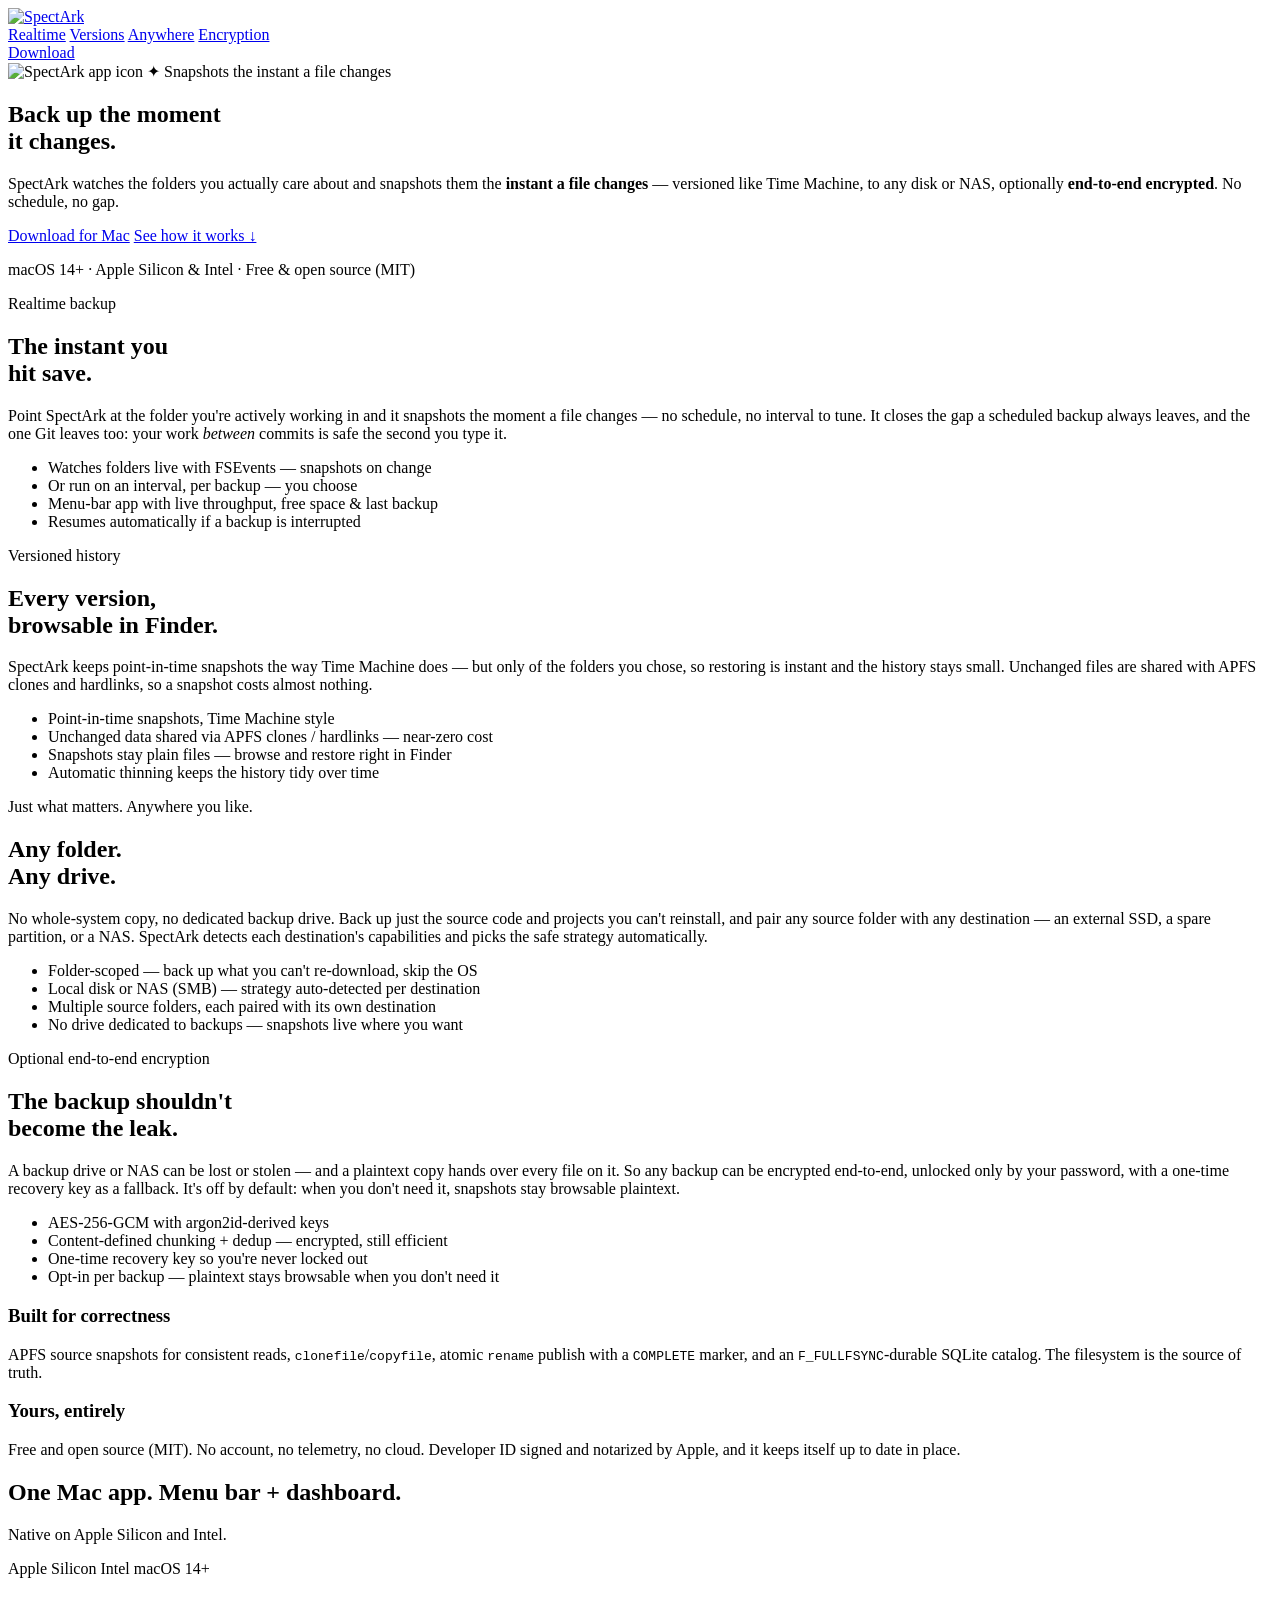
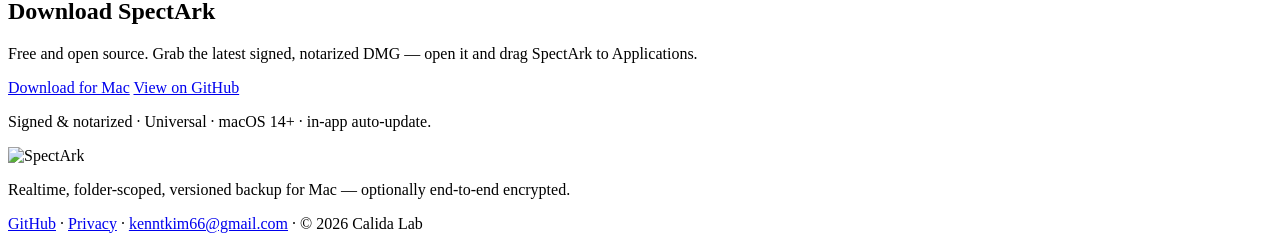
==== site/index.html @ 7d9b548c "Add SpectArk landing page (spectark.calidalab.ai)" ====
<!DOCTYPE html>
<!--
  @file        index.html
  @description SpectArk landing page (spectark.calidalab.ai). Static, dark brand
               (blue + amber) shared across the Calida Lab / Specta product family.
  @author      Kennt Kim
  @company     Calida Lab
  @created     2026-07-05
  @lastUpdated 2026-07-05
-->
<html lang="en">
<head>
  <meta charset="UTF-8" />
  <meta name="viewport" content="width=device-width, initial-scale=1" />
  <title>SpectArk — Back up the moment it changes.</title>
  <meta name="description" content="A native macOS incremental backup app. SpectArk watches the folders you actually care about and snapshots them the instant a file changes — versioned like Time Machine, to any disk or NAS, optionally end-to-end encrypted. Free & open source." />
  <link rel="icon" type="image/png" href="/assets/icon.png" />
  <link rel="apple-touch-icon" href="/apple-touch-icon.png" />

  <!-- Open Graph / social -->
  <meta property="og:type" content="website" />
  <meta property="og:title" content="SpectArk — Back up the moment it changes." />
  <meta property="og:description" content="Realtime, folder-scoped, versioned backup for Mac — optionally end-to-end encrypted. To any disk or NAS. Free & open source." />
  <meta property="og:image" content="https://spectark.calidalab.ai/assets/icon.png" />
  <meta property="og:url" content="https://spectark.calidalab.ai/" />
  <meta property="og:locale" content="en_US" />
  <meta name="theme-color" content="#0c111b" />

  <link rel="canonical" href="https://spectark.calidalab.ai/" />
  <link rel="preconnect" href="https://fonts.googleapis.com" />
  <link rel="preconnect" href="https://fonts.gstatic.com" crossorigin />
  <link href="https://fonts.googleapis.com/css2?family=Bricolage+Grotesque:opsz,wght@12..96,600;12..96,800&family=Inter:wght@400;500;600&display=swap" rel="stylesheet" />
  <link rel="stylesheet" href="/styles.css?v=1" />
</head>
<body>

  <!-- NAV -->
  <header class="nav">
    <a class="nav__brand" href="#top" aria-label="SpectArk">
      <img src="/assets/lockup-white.png" srcset="/assets/lockup-white.png 1x, /assets/lockup-white@2x.png 2x" alt="SpectArk" height="28" />
    </a>
    <nav class="nav__links">
      <a href="#realtime">Realtime</a>
      <a href="#versions">Versions</a>
      <a href="#anywhere">Anywhere</a>
      <a href="#encryption">Encryption</a>
    </nav>
    <a class="btn btn--small" href="#download">Download</a>
  </header>

  <!-- HERO -->
  <main id="top">
    <section class="hero">
      <img class="hero__icon" src="/assets/icon.png" alt="SpectArk app icon" width="128" height="128" />
      <span class="badge"><span class="badge__spark">✦</span> Snapshots the instant a file changes</span>
      <h1 class="hero__title">Back up the moment<br />it <span class="amber">changes</span>.</h1>
      <p class="hero__sub">
        SpectArk watches the folders you actually care about and snapshots them the
        <strong>instant a file changes</strong> — versioned like Time Machine, to any disk or NAS,
        optionally <strong>end-to-end encrypted</strong>. No schedule, no gap.
      </p>
      <div class="hero__cta">
        <a class="btn btn--primary" href="https://github.com/kennss/SpectArk/releases/latest" target="_blank" rel="noopener">Download for Mac</a>
        <a class="btn btn--ghost" href="#realtime">See how it works ↓</a>
      </div>
      <p class="hero__note">macOS 14+ · Apple Silicon &amp; Intel · Free &amp; open source (MIT)</p>
    </section>

    <!-- HERO SCREENSHOT -->
    <section class="hero-shot" aria-label="SpectArk on Mac">
      <div class="frame frame--wide">
        <img src="/assets/screenshots/home-mac.png" alt="SpectArk on Mac — a realtime backup job showing live throughput, files this pass, and destination free space"
             onerror="this.closest('.hero-shot').remove()" />
      </div>
    </section>

    <!-- FEATURE: REALTIME -->
    <section id="realtime" class="feature">
      <div class="feature__text">
        <p class="kicker kicker--blue">Realtime backup</p>
        <h2>The instant you<br />hit save.</h2>
        <p>
          Point SpectArk at the folder you're actively working in and it snapshots the moment a file
          changes — no schedule, no interval to tune. It closes the gap a scheduled backup always leaves,
          and the one Git leaves too: your work <em>between</em> commits is safe the second you type it.
        </p>
        <ul class="checks">
          <li>Watches folders live with FSEvents — snapshots on change</li>
          <li>Or run on an interval, per backup — you choose</li>
          <li>Menu-bar app with live throughput, free space &amp; last backup</li>
          <li>Resumes automatically if a backup is interrupted</li>
        </ul>
      </div>
      <figure class="feature__art art--blue">
        <img src="/assets/screenshots/realtime.png" alt="SpectArk's menu-bar dropdown — every backup with its last-run time and each destination's free space, always watching"
             onerror="this.closest('.feature__art').classList.add('feature__art--empty'); this.remove()" />
      </figure>
    </section>

    <!-- FEATURE: VERSIONED HISTORY -->
    <section id="versions" class="feature feature--reverse">
      <div class="feature__text">
        <p class="kicker kicker--amber">Versioned history</p>
        <h2>Every version,<br />browsable in Finder.</h2>
        <p>
          SpectArk keeps point-in-time snapshots the way Time Machine does — but only of the folders you
          chose, so restoring is instant and the history stays small. Unchanged files are shared with
          APFS clones and hardlinks, so a snapshot costs almost nothing.
        </p>
        <ul class="checks">
          <li>Point-in-time snapshots, Time Machine style</li>
          <li>Unchanged data shared via APFS clones / hardlinks — near-zero cost</li>
          <li>Snapshots stay plain files — browse and restore right in Finder</li>
          <li>Automatic thinning keeps the history tidy over time</li>
        </ul>
      </div>
      <figure class="feature__art art--amber">
        <img src="/assets/screenshots/versions.png" alt="A snapshot history — point-in-time versions of a backed-up folder"
             onerror="this.closest('.feature__art').classList.add('feature__art--empty'); this.remove()" />
      </figure>
    </section>

    <!-- FEATURE: ANY SOURCE → ANY DESTINATION -->
    <section id="anywhere" class="feature">
      <div class="feature__text">
        <p class="kicker kicker--blue">Just what matters. Anywhere you like.</p>
        <h2>Any folder.<br />Any drive.</h2>
        <p>
          No whole-system copy, no dedicated backup drive. Back up just the source code and projects you
          can't reinstall, and pair any source folder with any destination — an external SSD, a spare
          partition, or a NAS. SpectArk detects each destination's capabilities and picks the safe
          strategy automatically.
        </p>
        <ul class="checks">
          <li>Folder-scoped — back up what you can't re-download, skip the OS</li>
          <li>Local disk or NAS (SMB) — strategy auto-detected per destination</li>
          <li>Multiple source folders, each paired with its own destination</li>
          <li>No drive dedicated to backups — snapshots live where you want</li>
        </ul>
      </div>
      <figure class="feature__art art--learn">
        <img src="/assets/screenshots/anywhere.png" alt="Pairing a source folder with any destination — external disk or NAS"
             onerror="this.closest('.feature__art').classList.add('feature__art--empty'); this.remove()" />
      </figure>
    </section>

    <!-- FEATURE: ENCRYPTION -->
    <section id="encryption" class="feature feature--reverse">
      <div class="feature__text">
        <p class="kicker kicker--amber">Optional end-to-end encryption</p>
        <h2>The backup shouldn't<br />become the leak.</h2>
        <p>
          A backup drive or NAS can be lost or stolen — and a plaintext copy hands over every file on it.
          So any backup can be encrypted end-to-end, unlocked only by your password, with a one-time
          recovery key as a fallback. It's off by default: when you don't need it, snapshots stay
          browsable plaintext.
        </p>
        <ul class="checks">
          <li>AES-256-GCM with argon2id-derived keys</li>
          <li>Content-defined chunking + dedup — encrypted, still efficient</li>
          <li>One-time recovery key so you're never locked out</li>
          <li>Opt-in per backup — plaintext stays browsable when you don't need it</li>
        </ul>
      </div>
      <figure class="feature__art art--sources">
        <img src="/assets/screenshots/encryption.png" alt="Turning on end-to-end encryption for a backup — AES-256-GCM with a one-time recovery key"
             onerror="this.closest('.feature__art').classList.add('feature__art--empty'); this.remove()" />
      </figure>
    </section>

    <!-- SMALL FEATURE GRID -->
    <section class="grid">
      <div class="grid__item">
        <h3>Built for correctness</h3>
        <p>APFS source snapshots for consistent reads, <code>clonefile</code>/<code>copyfile</code>, atomic <code>rename</code> publish with a <code>COMPLETE</code> marker, and an <code>F_FULLFSYNC</code>-durable SQLite catalog. The filesystem is the source of truth.</p>
      </div>
      <div class="grid__item">
        <h3>Yours, entirely</h3>
        <p>Free and open source (MIT). No account, no telemetry, no cloud. Developer ID signed and notarized by Apple, and it keeps itself up to date in place.</p>
      </div>
    </section>

    <!-- PLATFORM -->
    <section class="platforms">
      <h2>One Mac app. Menu bar + dashboard.</h2>
      <p class="platforms__sub">Native on Apple Silicon and Intel.</p>
      <div class="platforms__row">
        <span class="chip">Apple Silicon</span>
        <span class="chip">Intel</span>
        <span class="chip">macOS 14+</span>
      </div>
    </section>

    <!-- DOWNLOAD -->
    <section id="download" class="download">
      <h2>Download SpectArk</h2>
      <p>Free and open source. Grab the latest signed, notarized DMG — open it and drag SpectArk to Applications.</p>
      <div class="download__btns">
        <a class="btn btn--primary" href="https://github.com/kennss/SpectArk/releases/latest" target="_blank" rel="noopener">Download for Mac</a>
        <a class="btn btn--ghost" href="https://github.com/kennss/SpectArk" target="_blank" rel="noopener">View on GitHub</a>
      </div>
      <p class="download__note">Signed &amp; notarized · Universal · macOS 14+ · in-app auto-update.</p>
    </section>
  </main>

  <!-- FOOTER -->
  <footer class="footer">
    <img src="/assets/wordmark-white.png" srcset="/assets/wordmark-white.png 1x, /assets/wordmark-white@2x.png 2x" alt="SpectArk" height="22" class="footer__mark" />
    <p class="footer__desc">Realtime, folder-scoped, versioned backup for Mac — optionally end-to-end encrypted.</p>
    <p class="footer__meta">
      <a href="https://github.com/kennss/SpectArk" target="_blank" rel="noopener">GitHub</a>
      <span>·</span>
      <a href="/privacy/">Privacy</a>
      <span>·</span>
      <a href="mailto:kenntkim66@gmail.com">kenntkim66@gmail.com</a>
      <span>·</span>
      <span>© 2026 Calida Lab</span>
    </p>
  </footer>

</body>
</html>
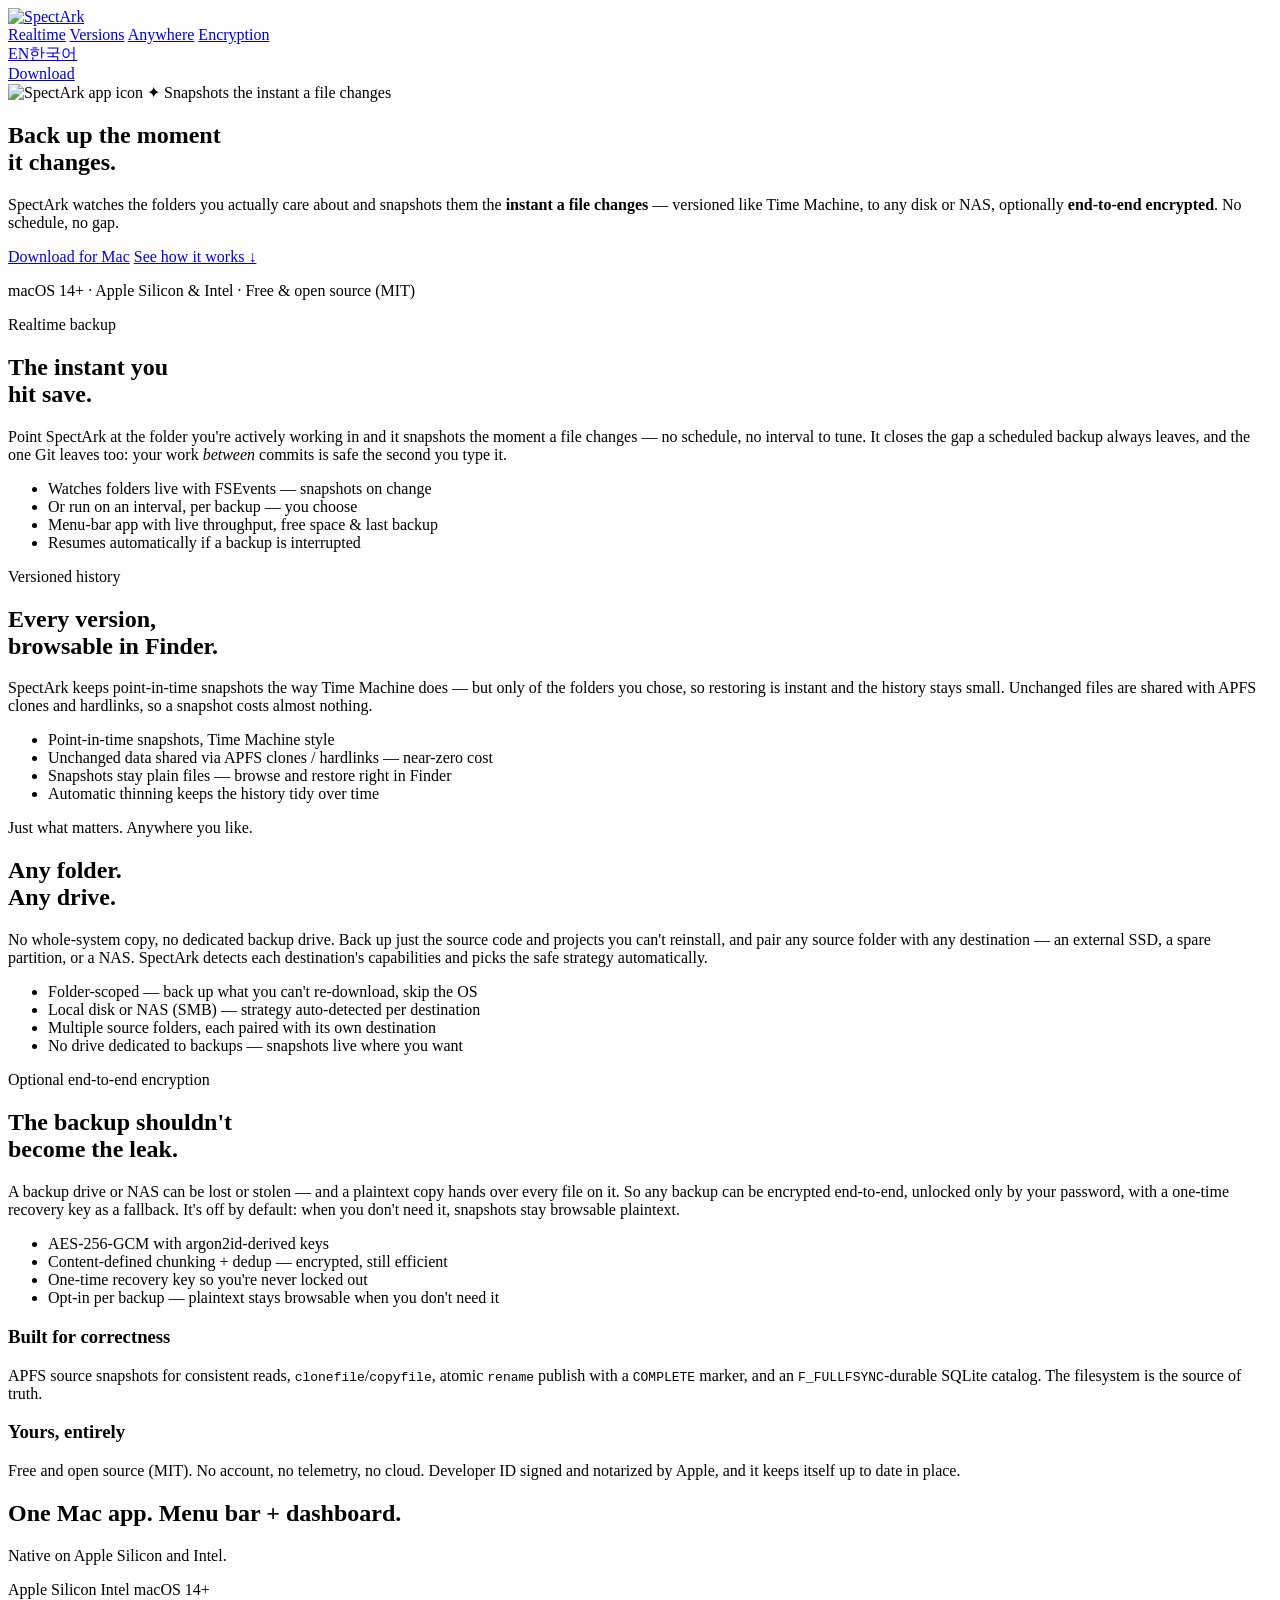
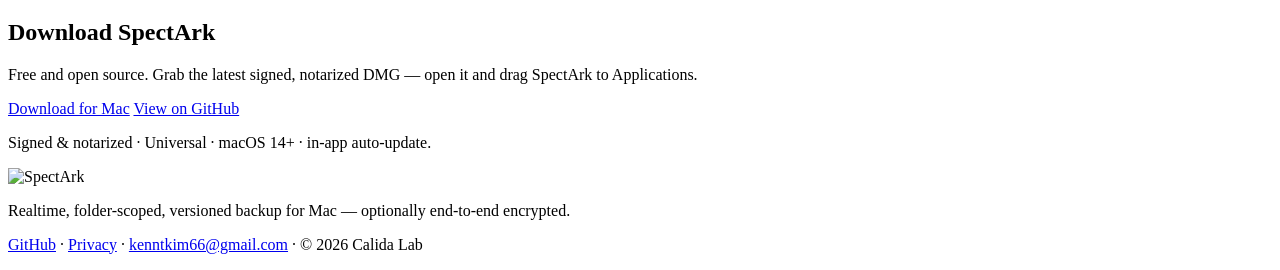
==== commit 6dc61a0e: "Korean landing page (spectark.calidalab.ai/ko/) - site/ko/: a Korean page written for 1.2.0, not a t" ====
--- a/site/index.html
+++ b/site/index.html
@@ -27,10 +27,13 @@
   <meta name="theme-color" content="#0c111b" />
 
   <link rel="canonical" href="https://spectark.calidalab.ai/" />
+  <link rel="alternate" hreflang="en" href="https://spectark.calidalab.ai/" />
+  <link rel="alternate" hreflang="ko" href="https://spectark.calidalab.ai/ko/" />
+  <link rel="alternate" hreflang="x-default" href="https://spectark.calidalab.ai/" />
   <link rel="preconnect" href="https://fonts.googleapis.com" />
   <link rel="preconnect" href="https://fonts.gstatic.com" crossorigin />
   <link href="https://fonts.googleapis.com/css2?family=Bricolage+Grotesque:opsz,wght@12..96,600;12..96,800&family=Inter:wght@400;500;600&display=swap" rel="stylesheet" />
-  <link rel="stylesheet" href="/styles.css?v=1" />
+  <link rel="stylesheet" href="/styles.css?v=2" />
 </head>
 <body>
 
@@ -45,6 +48,7 @@
       <a href="#anywhere">Anywhere</a>
       <a href="#encryption">Encryption</a>
     </nav>
+    <div class="nav__lang"><a href="/" class="is-active">EN</a><a href="/ko/">한국어</a></div>
     <a class="btn btn--small" href="#download">Download</a>
   </header>
 
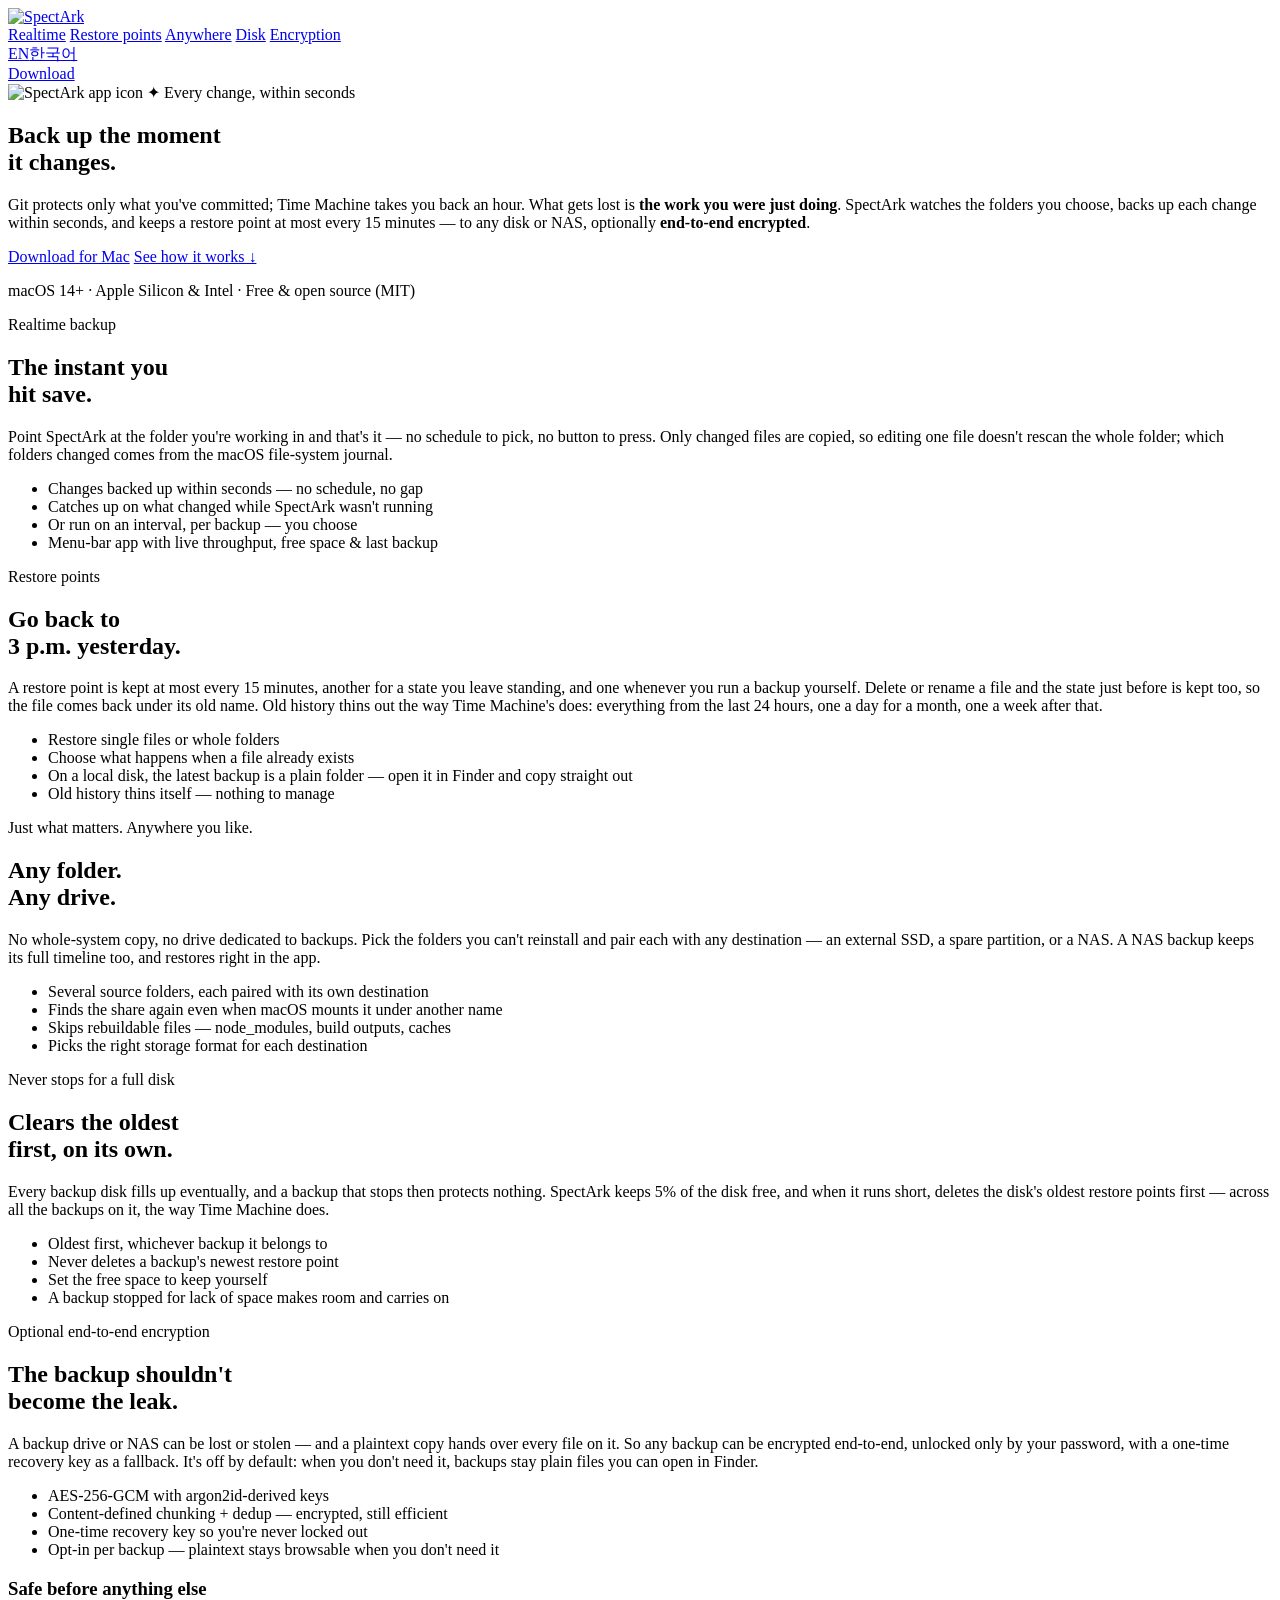
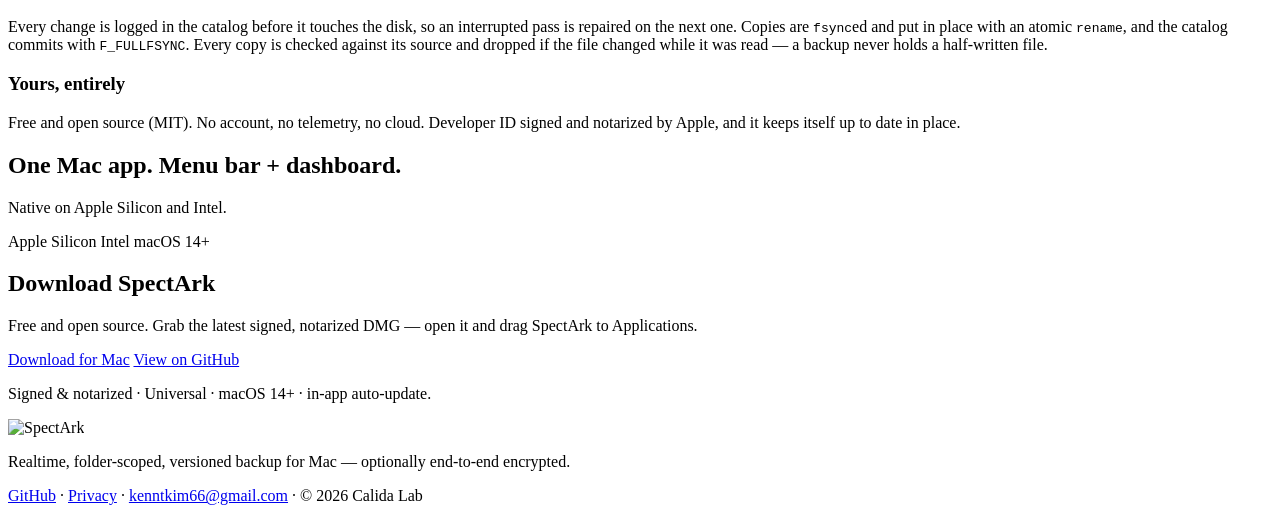
==== commit a081040f: "Site: English page follows the 1.2.x engine; restore points keep the state before a removed file The" ====
--- a/site/index.html
+++ b/site/index.html
@@ -3,17 +3,18 @@
   @file        index.html
   @description SpectArk landing page (spectark.calidalab.ai). Static, dark brand
                (blue + amber) shared across the Calida Lab / Specta product family.
+               Content follows the 1.2.x engine and README; same sections as /ko/.
   @author      Kennt Kim
   @company     Calida Lab
   @created     2026-07-05
-  @lastUpdated 2026-07-05
+  @lastUpdated 2026-11-26
 -->
 <html lang="en">
 <head>
   <meta charset="UTF-8" />
   <meta name="viewport" content="width=device-width, initial-scale=1" />
   <title>SpectArk — Back up the moment it changes.</title>
-  <meta name="description" content="A native macOS incremental backup app. SpectArk watches the folders you actually care about and snapshots them the instant a file changes — versioned like Time Machine, to any disk or NAS, optionally end-to-end encrypted. Free & open source." />
+  <meta name="description" content="A native macOS backup app for the folders you care about. Every change is backed up within seconds, with Time Machine–style restore points at most every 15 minutes — to any disk or NAS, optionally end-to-end encrypted. Free & open source." />
   <link rel="icon" type="image/png" href="/assets/icon.png" />
   <link rel="apple-touch-icon" href="/apple-touch-icon.png" />
 
@@ -44,8 +45,9 @@
     </a>
     <nav class="nav__links">
       <a href="#realtime">Realtime</a>
-      <a href="#versions">Versions</a>
+      <a href="#versions">Restore points</a>
       <a href="#anywhere">Anywhere</a>
+      <a href="#space">Disk</a>
       <a href="#encryption">Encryption</a>
     </nav>
     <div class="nav__lang"><a href="/" class="is-active">EN</a><a href="/ko/">한국어</a></div>
@@ -56,12 +58,13 @@
   <main id="top">
     <section class="hero">
       <img class="hero__icon" src="/assets/icon.png" alt="SpectArk app icon" width="128" height="128" />
-      <span class="badge"><span class="badge__spark">✦</span> Snapshots the instant a file changes</span>
+      <span class="badge"><span class="badge__spark">✦</span> Every change, within seconds</span>
       <h1 class="hero__title">Back up the moment<br />it <span class="amber">changes</span>.</h1>
       <p class="hero__sub">
-        SpectArk watches the folders you actually care about and snapshots them the
-        <strong>instant a file changes</strong> — versioned like Time Machine, to any disk or NAS,
-        optionally <strong>end-to-end encrypted</strong>. No schedule, no gap.
+        Git protects only what you've committed; Time Machine takes you back an hour. What gets lost
+        is <strong>the work you were just doing</strong>. SpectArk watches the folders you choose, backs
+        up each change within seconds, and keeps a restore point at most every 15 minutes — to any
+        disk or NAS, optionally <strong>end-to-end encrypted</strong>.
       </p>
       <div class="hero__cta">
         <a class="btn btn--primary" href="https://github.com/kennss/SpectArk/releases/latest" target="_blank" rel="noopener">Download for Mac</a>
@@ -73,7 +76,7 @@
     <!-- HERO SCREENSHOT -->
     <section class="hero-shot" aria-label="SpectArk on Mac">
       <div class="frame frame--wide">
-        <img src="/assets/screenshots/home-mac.png" alt="SpectArk on Mac — a realtime backup job showing live throughput, files this pass, and destination free space"
+        <img src="/assets/screenshots/home-mac.png" alt="SpectArk dashboard — a backup's restore point history and its destination's free space"
              onerror="this.closest('.hero-shot').remove()" />
       </div>
     </section>
@@ -84,15 +87,15 @@
         <p class="kicker kicker--blue">Realtime backup</p>
         <h2>The instant you<br />hit save.</h2>
         <p>
-          Point SpectArk at the folder you're actively working in and it snapshots the moment a file
-          changes — no schedule, no interval to tune. It closes the gap a scheduled backup always leaves,
-          and the one Git leaves too: your work <em>between</em> commits is safe the second you type it.
-        </p>
-        <ul class="checks">
-          <li>Watches folders live with FSEvents — snapshots on change</li>
+          Point SpectArk at the folder you're working in and that's it — no schedule to pick, no button
+          to press. Only changed files are copied, so editing one file doesn't rescan the whole folder;
+          which folders changed comes from the macOS file-system journal.
+        </p>
+        <ul class="checks">
+          <li>Changes backed up within seconds — no schedule, no gap</li>
+          <li>Catches up on what changed while SpectArk wasn't running</li>
           <li>Or run on an interval, per backup — you choose</li>
           <li>Menu-bar app with live throughput, free space &amp; last backup</li>
-          <li>Resumes automatically if a backup is interrupted</li>
         </ul>
       </div>
       <figure class="feature__art art--blue">
@@ -101,25 +104,26 @@
       </figure>
     </section>
 
-    <!-- FEATURE: VERSIONED HISTORY -->
+    <!-- FEATURE: RESTORE POINTS -->
     <section id="versions" class="feature feature--reverse">
       <div class="feature__text">
-        <p class="kicker kicker--amber">Versioned history</p>
-        <h2>Every version,<br />browsable in Finder.</h2>
-        <p>
-          SpectArk keeps point-in-time snapshots the way Time Machine does — but only of the folders you
-          chose, so restoring is instant and the history stays small. Unchanged files are shared with
-          APFS clones and hardlinks, so a snapshot costs almost nothing.
-        </p>
-        <ul class="checks">
-          <li>Point-in-time snapshots, Time Machine style</li>
-          <li>Unchanged data shared via APFS clones / hardlinks — near-zero cost</li>
-          <li>Snapshots stay plain files — browse and restore right in Finder</li>
-          <li>Automatic thinning keeps the history tidy over time</li>
+        <p class="kicker kicker--amber">Restore points</p>
+        <h2>Go back to<br />3 p.m. yesterday.</h2>
+        <p>
+          A restore point is kept at most every 15 minutes, another for a state you leave standing, and
+          one whenever you run a backup yourself. Delete or rename a file and the state just before is
+          kept too, so the file comes back under its old name. Old history thins out the way Time
+          Machine's does: everything from the last 24 hours, one a day for a month, one a week after that.
+        </p>
+        <ul class="checks">
+          <li>Restore single files or whole folders</li>
+          <li>Choose what happens when a file already exists</li>
+          <li>On a local disk, the latest backup is a plain folder — open it in Finder and copy straight out</li>
+          <li>Old history thins itself — nothing to manage</li>
         </ul>
       </div>
       <figure class="feature__art art--amber">
-        <img src="/assets/screenshots/versions.png" alt="A snapshot history — point-in-time versions of a backed-up folder"
+        <img src="/assets/screenshots/versions.png" alt="A backup's restore point history — the states it can go back to"
              onerror="this.closest('.feature__art').classList.add('feature__art--empty'); this.remove()" />
       </figure>
     </section>
@@ -130,16 +134,15 @@
         <p class="kicker kicker--blue">Just what matters. Anywhere you like.</p>
         <h2>Any folder.<br />Any drive.</h2>
         <p>
-          No whole-system copy, no dedicated backup drive. Back up just the source code and projects you
-          can't reinstall, and pair any source folder with any destination — an external SSD, a spare
-          partition, or a NAS. SpectArk detects each destination's capabilities and picks the safe
-          strategy automatically.
-        </p>
-        <ul class="checks">
-          <li>Folder-scoped — back up what you can't re-download, skip the OS</li>
-          <li>Local disk or NAS (SMB) — strategy auto-detected per destination</li>
-          <li>Multiple source folders, each paired with its own destination</li>
-          <li>No drive dedicated to backups — snapshots live where you want</li>
+          No whole-system copy, no drive dedicated to backups. Pick the folders you can't reinstall and
+          pair each with any destination — an external SSD, a spare partition, or a NAS. A NAS backup
+          keeps its full timeline too, and restores right in the app.
+        </p>
+        <ul class="checks">
+          <li>Several source folders, each paired with its own destination</li>
+          <li>Finds the share again even when macOS mounts it under another name</li>
+          <li>Skips rebuildable files — node_modules, build outputs, caches</li>
+          <li>Picks the right storage format for each destination</li>
         </ul>
       </div>
       <figure class="feature__art art--learn">
@@ -148,16 +151,36 @@
       </figure>
     </section>
 
+    <!-- FEATURE: DISK SPACE -->
+    <section id="space" class="feature feature--reverse">
+      <div class="feature__text">
+        <p class="kicker kicker--amber">Never stops for a full disk</p>
+        <h2>Clears the oldest<br />first, on its own.</h2>
+        <p>
+          Every backup disk fills up eventually, and a backup that stops then protects nothing. SpectArk
+          keeps 5% of the disk free, and when it runs short, deletes the disk's oldest restore points
+          first — across all the backups on it, the way Time Machine does.
+        </p>
+        <ul class="checks">
+          <li>Oldest first, whichever backup it belongs to</li>
+          <li>Never deletes a backup's newest restore point</li>
+          <li>Set the free space to keep yourself</li>
+          <li>A backup stopped for lack of space makes room and carries on</li>
+        </ul>
+      </div>
+      <figure class="feature__art art--sources feature__art--empty"></figure>
+    </section>
+
     <!-- FEATURE: ENCRYPTION -->
-    <section id="encryption" class="feature feature--reverse">
-      <div class="feature__text">
-        <p class="kicker kicker--amber">Optional end-to-end encryption</p>
+    <section id="encryption" class="feature">
+      <div class="feature__text">
+        <p class="kicker kicker--blue">Optional end-to-end encryption</p>
         <h2>The backup shouldn't<br />become the leak.</h2>
         <p>
           A backup drive or NAS can be lost or stolen — and a plaintext copy hands over every file on it.
           So any backup can be encrypted end-to-end, unlocked only by your password, with a one-time
-          recovery key as a fallback. It's off by default: when you don't need it, snapshots stay
-          browsable plaintext.
+          recovery key as a fallback. It's off by default: when you don't need it, backups stay
+          plain files you can open in Finder.
         </p>
         <ul class="checks">
           <li>AES-256-GCM with argon2id-derived keys</li>
@@ -166,7 +189,7 @@
           <li>Opt-in per backup — plaintext stays browsable when you don't need it</li>
         </ul>
       </div>
-      <figure class="feature__art art--sources">
+      <figure class="feature__art art--amber">
         <img src="/assets/screenshots/encryption.png" alt="Turning on end-to-end encryption for a backup — AES-256-GCM with a one-time recovery key"
              onerror="this.closest('.feature__art').classList.add('feature__art--empty'); this.remove()" />
       </figure>
@@ -175,8 +198,8 @@
     <!-- SMALL FEATURE GRID -->
     <section class="grid">
       <div class="grid__item">
-        <h3>Built for correctness</h3>
-        <p>APFS source snapshots for consistent reads, <code>clonefile</code>/<code>copyfile</code>, atomic <code>rename</code> publish with a <code>COMPLETE</code> marker, and an <code>F_FULLFSYNC</code>-durable SQLite catalog. The filesystem is the source of truth.</p>
+        <h3>Safe before anything else</h3>
+        <p>Every change is logged in the catalog before it touches the disk, so an interrupted pass is repaired on the next one. Copies are <code>fsync</code>ed and put in place with an atomic <code>rename</code>, and the catalog commits with <code>F_FULLFSYNC</code>. Every copy is checked against its source and dropped if the file changed while it was read — a backup never holds a half-written file.</p>
       </div>
       <div class="grid__item">
         <h3>Yours, entirely</h3>
